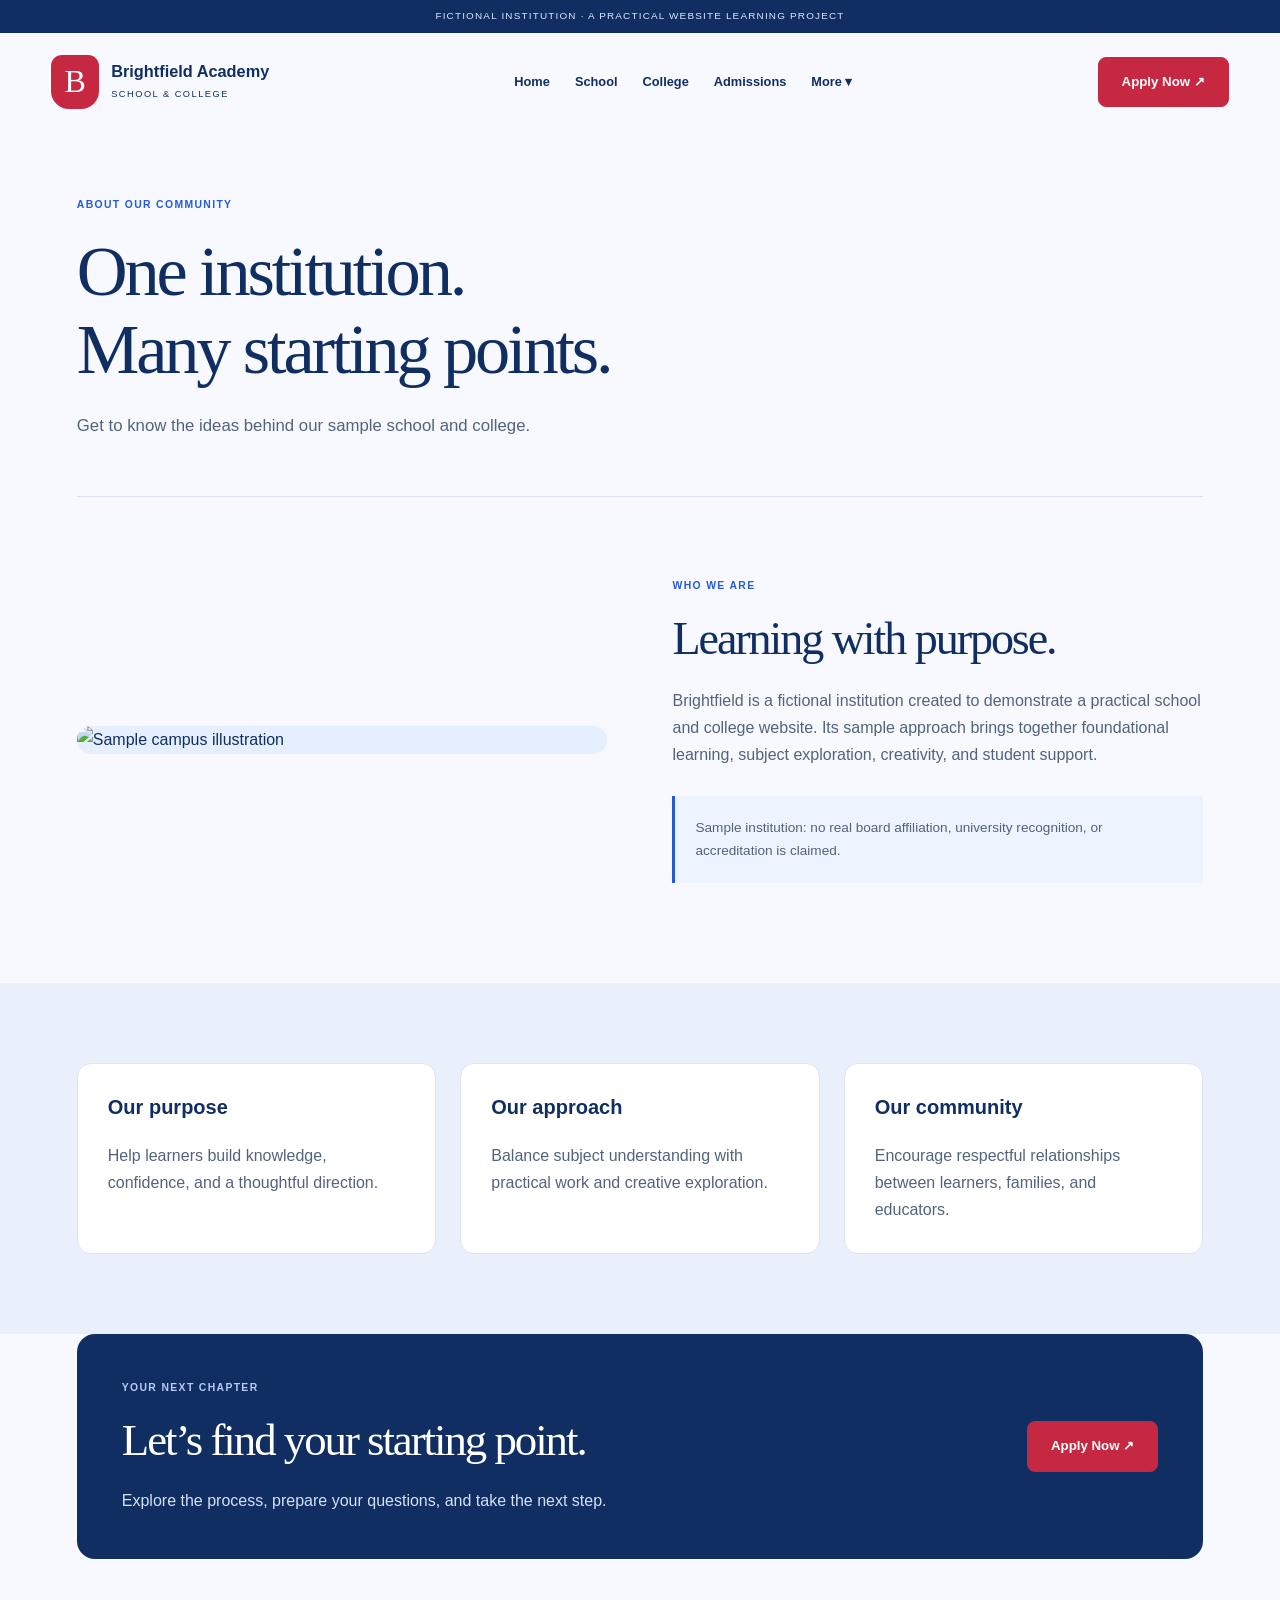
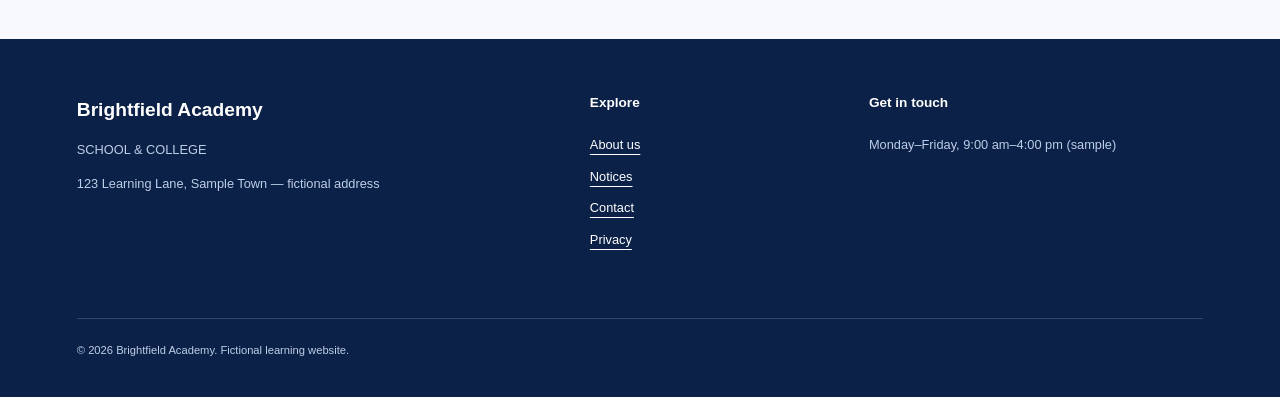
==== about.html @ e0f7668a "Add institution website" ====
<!doctype html>
<html lang="en"><head><meta charset="utf-8"><meta name="viewport" content="width=device-width, initial-scale=1, viewport-fit=cover"><meta name="description" content="About — a sample school and college website."><title>About | Brightfield Academy</title><link rel="stylesheet" href="site.css"><script src="site-config.js" defer></script><script src="site.js" defer></script></head>
<body data-title="About"><a class="skip" href="#main">Skip to content</a><div class="demo-banner" data-demo>FICTIONAL INSTITUTION · A PRACTICAL WEBSITE LEARNING PROJECT</div><header id="site-header" class="site-header"></header><noscript><div class="info-note">Enable JavaScript to load institution details and navigation. <a href="index.html">Home</a> · <a href="school.html">School</a> · <a href="college.html">College</a> · <a href="admissions.html">Admissions</a> · <a href="contact.html">Contact</a></div></noscript><main id="main"><section class="page-hero wrap"><p class="eyebrow">ABOUT OUR COMMUNITY</p><h1>One institution.<br> Many starting points.</h1><p class="lead">Get to know the ideas behind our sample school and college.</p></section><section class="section wrap split"><img class="rounded-image" src="assets/campus.svg" alt="Sample campus illustration"><div><p class="eyebrow">WHO WE ARE</p><h2>Learning with purpose.</h2><p data-text="aboutText"></p><p class="info-note" data-text="affiliationText"></p></div></section><section class="tinted"><div class="section wrap"><div class="grid three"><article class="card"><h3>Our purpose</h3><p>Help learners build knowledge, confidence, and a thoughtful direction.</p></article><article class="card"><h3>Our approach</h3><p>Balance subject understanding with practical work and creative exploration.</p></article><article class="card"><h3>Our community</h3><p>Encourage respectful relationships between learners, families, and educators.</p></article></div></div></section><section class="cta wrap"><div><p class="eyebrow">YOUR NEXT CHAPTER</p><h2>Let’s find your starting point.</h2><p>Explore the process, prepare your questions, and take the next step.</p></div><a href="apply.html" class="button">Apply Now ↗</a></section></main><footer id="site-footer" class="site-footer"></footer><nav id="bottom-nav" class="bottom-nav" aria-label="Mobile navigation"></nav><dialog id="more-menu" aria-labelledby="menu-title"><div class="menu-top"><div><p class="eyebrow">EXPLORE</p><h2 id="menu-title">Find your next step.</h2></div><button type="button" aria-label="Close menu">✕</button></div><nav aria-label="All pages"></nav></dialog></body></html>
---- site.css ----
/* Shared layout for every page. Everyday content belongs in site-config.js. */
:root{--navy:#102e62;--blue:#245bd6;--red:#c62842;--text:#53637d;--paper:#f7f9ff;--line:#dce4f1;--white:#fff}*{box-sizing:border-box}html{scroll-behavior:smooth}body{margin:0;background:var(--paper);font:16px/1.7 Arial,Helvetica,sans-serif;color:var(--navy)}[hidden]{display:none!important}img{max-width:100%;display:block}a{color:inherit;text-underline-offset:5px}button,input{font:inherit}button{cursor:pointer}a,button,summary{outline-offset:5px}p{color:var(--text);margin:0 0 20px}h1,h2,h3{line-height:1.12;margin:0 0 22px}h1,h2{font-family:Georgia,serif;font-weight:400;letter-spacing:-.045em}h1{font-size:clamp(2.5rem,5.5vw,5.1rem);overflow-wrap:break-word}h2{font-size:clamp(2rem,3.6vw,3.3rem)}h3{font-size:1.25rem;line-height:1.3}figure{margin:0}.wrap{width:min(1180px,88%);margin-inline:auto}.demo-banner{background:var(--navy);color:#dce7ff;text-align:center;font-size:.62rem;letter-spacing:.12em;padding:8px 15px}.site-header{width:min(1320px,92%);margin:auto;display:flex;align-items:center;justify-content:space-between;gap:24px;padding:22px 0}.brand{display:flex;align-items:center;gap:12px;text-decoration:none;min-width:0}.brand strong{display:block;font-size:1.02rem;line-height:1.25}.brand small{display:block;font-size:.58rem;letter-spacing:.16em;margin-top:5px}.brand-mark{display:grid;place-items:center;background:var(--red);color:white;border-radius:11px 11px 18px 18px;width:48px;height:54px;flex-shrink:0;font:2rem Georgia,serif;overflow:hidden}.brand-mark img{width:100%;height:100%;object-fit:contain;background:white}.desktop-nav{display:flex;align-items:center;gap:25px}.desktop-nav a,.nav-more{font-size:.8rem;text-decoration:none;font-weight:bold;padding:10px 0}.desktop-nav a[aria-current]{color:var(--red);border-bottom:2px solid var(--red)}.nav-more{background:none;border:0;color:var(--navy)}.button,.secondary-button{min-height:48px;display:inline-flex;align-items:center;justify-content:center;text-align:center;gap:12px;padding:13px 23px;text-decoration:none;border-radius:8px;font-size:.83rem;font-weight:bold;background:var(--red);color:white;border:1px solid var(--red)}.button:hover{background:#a91d35}.secondary-button{color:var(--navy);background:transparent;border-color:#b5c5df}.secondary-button:hover{background:#eaf0ff}.header-apply{white-space:nowrap;flex-shrink:0}.home-hero{display:grid;grid-template-columns:1.15fr 1fr;gap:60px;align-items:center;padding:55px 0 75px}.home-hero>*{min-width:0}.eyebrow{font-size:.65rem;font-weight:bold;letter-spacing:.13em;color:var(--blue);margin-bottom:18px}.pill{display:inline-block;padding:7px 11px;background:#ffeaf0;color:var(--red);border-radius:5px}.lead{font-size:1.05rem;max-width:620px;line-height:1.8}.actions{display:flex;flex-wrap:wrap;gap:14px;margin:28px 0}.hero-foot{font-size:.61rem;letter-spacing:.05em;margin:0}.hero-foot span{margin:0 12px;color:var(--red)}.hero-visual{background:#e6efff;border:8px solid white;border-radius:150px 150px 22px 22px;overflow:hidden;box-shadow:0 20px 70px #102e6210}.hero-visual img{width:100%;height:auto;aspect-ratio:8/7;object-fit:contain}.hero-visual figcaption{display:flex;align-items:center;gap:9px;padding:17px 20px;background:white;font-size:.72rem}.visual-dot{width:7px;height:7px;border-radius:50%;background:var(--red);flex-shrink:0}.value-strip{display:flex;justify-content:center;gap:70px;flex-wrap:wrap;padding:22px 6%;border-block:1px solid var(--line);background:white;font-size:.8rem;font-weight:bold}.section{padding-block:80px}.section-head{display:flex;justify-content:space-between;align-items:end;gap:35px;margin-bottom:30px}.section-head h2{margin-bottom:0}.section-head>p{max-width:350px;font-size:.9rem;margin:0}.grid{display:grid;gap:24px}.grid>*{min-width:0}.two{grid-template-columns:repeat(2,minmax(0,1fr))}.three{grid-template-columns:repeat(3,minmax(0,1fr))}.path-card{padding:40px;border:1px solid var(--line);border-radius:16px;background:#fff}.path-card h3{font:2.7rem/1.1 Georgia,serif;letter-spacing:-.03em}.school-path{background:#fff0f3;border-top:4px solid var(--red)}.school-path .eyebrow{color:var(--red)}.college-path{background:var(--navy);color:white;border-top:4px solid var(--blue)}.college-path p{color:#d3e0fa}.college-path .inline-link{color:white}.college-path .eyebrow{color:#adcbff}.inline-link{font-size:.85rem;font-weight:bold;display:inline-block;padding:10px 0;color:var(--blue)}.tinted{background:#eaf0fb}.card{padding:30px;background:white;border:1px solid var(--line);border-radius:14px}.card p:last-child{margin-bottom:0}.feature-number{display:block;font:2.5rem Georgia,serif;color:var(--red);margin-bottom:24px}.notice-card{padding:30px 0;border-top:2px solid var(--blue)}.notice-card h3{font:1.6rem Georgia,serif}.notice-card p{font-size:.9rem}.notice-card .eyebrow{font-size:.63rem;color:var(--red)}.cta{display:flex;align-items:center;justify-content:space-between;gap:35px;margin-bottom:80px;border-radius:18px;background:var(--navy);color:white;padding:45px}.cta h2{font-size:clamp(2rem,3.5vw,3rem)}.cta p{color:#d5e1f7}.cta .eyebrow{color:#b5cbf8}.cta p:last-child{margin:0}.cta .button{flex-shrink:0}.site-footer{background:#0b2147;color:white;padding:55px max(6%,calc((100% - 1180px)/2)) 25px;display:grid;grid-template-columns:1.4fr .7fr 1fr;gap:45px;font-size:.8rem}.site-footer strong{font-size:1.2rem}.site-footer p{color:#bfcee9;margin:12px 0;overflow-wrap:anywhere}.site-footer h3{font-size:.85rem}.site-footer a{display:block;width:fit-content;max-width:100%;overflow-wrap:anywhere;margin-bottom:10px}.copyright{grid-column:1/-1;border-top:1px solid #34476b;padding-top:22px;font-size:.7rem}.page-hero{padding:65px 0 55px;border-bottom:1px solid var(--line)}.page-hero h1{max-width:900px}.page-hero .lead{margin:0}.split{display:grid;grid-template-columns:repeat(2,minmax(0,1fr));align-items:center;gap:65px}.rounded-image{width:100%;border-radius:20px;background:#e6efff}.small{font-size:.8rem}.info-note{padding:20px;border-left:3px solid var(--blue);background:#edf3ff;font-size:.85rem;margin-top:28px}.course{border-top:3px solid var(--blue);display:flex;flex-direction:column}.course .inline-link{margin-top:auto}.gallery-card{background:white;border:1px solid var(--line);border-radius:14px;overflow:hidden}.gallery-card img{width:100%;aspect-ratio:4/3;object-fit:cover}.gallery-card figcaption{padding:16px 20px;font-size:.85rem}.steps{padding:0;list-style:none;display:grid;grid-template-columns:repeat(4,minmax(0,1fr));gap:25px;counter-reset:step}.steps li{counter-increment:step;border-top:2px solid var(--blue);padding-top:22px}.steps li:before{content:'0' counter(step);display:block;font:2rem Georgia,serif;color:var(--red);margin-bottom:20px}.steps p{font-size:.9rem}.check-list{padding-left:20px}.check-list li{padding:8px 0;color:var(--text)}.check-list li::marker{color:var(--red)}.narrow{max-width:800px}details{border-bottom:1px solid var(--line);padding:20px 0}summary{cursor:pointer;font-weight:bold;min-height:30px}details p{margin-top:16px;font-size:.9rem}.application-layout{display:grid;grid-template-columns:1.1fr 1fr;align-items:start;gap:60px}.application-panel{padding:35px;border:1px solid var(--line);border-radius:16px;background:white;border-top:4px solid var(--red)}.status-tag{display:inline-block;font-size:.62rem;color:#a31f35;background:#ffeaf0;padding:5px 10px;border-radius:5px;margin-bottom:20px;letter-spacing:.08em;font-weight:bold}.contact-list article{padding:22px 0;border-bottom:1px solid var(--line)}.contact-list a{display:block;width:fit-content;overflow-wrap:anywhere}.contact-list .eyebrow{margin-bottom:8px}.contact-help h2{font-size:2.5rem}.contact-help .small{margin-top:24px}.prose h2{font-size:1.8rem;margin-top:35px}.prose h2:first-child{margin-top:0}.bottom-nav{display:none}.skip{position:absolute;top:-100px;left:15px;background:white;z-index:50;padding:12px}.skip:focus{top:12px}.locked{overflow:hidden}dialog{border:0;padding:30px;border-radius:22px;color:var(--navy);width:min(540px,calc(100% - 32px));max-height:85dvh;box-shadow:0 25px 90px #061c4a45}dialog::backdrop{background:#061c4a99;backdrop-filter:blur(4px)}.menu-top{display:flex;justify-content:space-between;align-items:start;gap:20px}.menu-top h2{font-size:1.8rem}.menu-top .eyebrow{margin-bottom:10px}.menu-top button{width:44px;height:44px;border:0;border-radius:50%;background:#edf2fc;color:var(--navy);flex-shrink:0}dialog nav{display:grid}dialog nav a{display:flex;align-items:center;gap:18px;padding:14px 5px;min-height:51px;text-decoration:none;border-top:1px solid var(--line);font-size:.9rem}dialog nav [aria-current]{color:var(--red);font-weight:bold}.menu-number{font-size:.7rem;color:var(--red)}.menu-arrow{margin-left:auto;color:var(--blue)}
@media(max-width:1100px){.desktop-nav{gap:17px}.site-header{gap:16px}.brand strong{font-size:.9rem}.home-hero{gap:32px}.hero-visual{border-radius:100px 100px 18px 18px}.three{grid-template-columns:repeat(2,minmax(0,1fr))}.steps{grid-template-columns:repeat(2,minmax(0,1fr))}}
@media(max-width:900px){body{padding-bottom:calc(76px + env(safe-area-inset-bottom))}.desktop-nav{display:none}.site-header{width:88%;padding-block:17px}.header-apply{min-height:44px;padding:10px 14px;font-size:.75rem}.home-hero{grid-template-columns:1fr;padding:35px 0 45px;gap:30px}.hero-copy{max-width:650px}.home-hero h1{font-size:clamp(2.6rem,7.8vw,4.3rem);max-width:650px}.hero-visual{width:100%;max-width:650px;border-radius:70px 70px 18px 18px}.hero-visual img{aspect-ratio:8/5;object-fit:contain}.value-strip{justify-content:flex-start;gap:12px 28px;font-size:.7rem}.section{padding-block:55px}.split,.application-layout{grid-template-columns:1fr;gap:30px}.section-head{align-items:start}.cta{padding:32px;margin-bottom:55px}.site-footer{gap:25px;grid-template-columns:1fr 1fr}.site-footer>div:first-child{grid-column:1/-1}.page-hero{padding:40px 0}.page-hero h1{font-size:clamp(2.5rem,7.5vw,4rem)}.bottom-nav{position:fixed;bottom:0;left:0;right:0;z-index:30;display:grid;grid-template-columns:repeat(5,minmax(0,1fr));gap:0;background:#fffffffa;backdrop-filter:blur(12px);border-top:1px solid var(--line);box-shadow:0 -5px 30px #102e6210;padding:7px 8px calc(7px + env(safe-area-inset-bottom))}.bottom-nav a,.bottom-nav button{display:flex;flex-direction:column;align-items:center;justify-content:center;gap:2px;min-height:53px;min-width:0;padding:4px 0;background:none;border:0;color:var(--text);text-decoration:none;font-size:.6rem;font-weight:bold;border-radius:10px;line-height:1.5}.bottom-nav .nav-icon{font-size:1.4rem;line-height:1.2}.bottom-nav [aria-current],.bottom-nav button[aria-expanded=true]{color:var(--red);background:#fff0f3}dialog{margin:auto 0 0;width:100%;max-width:none;border-radius:22px 22px 0 0;padding:25px 6% calc(25px + env(safe-area-inset-bottom));max-height:85dvh}}
@media(max-width:560px){.wrap{width:88%}.brand{gap:8px}.brand strong{font-size:.8rem;max-width:145px}.brand small{font-size:.48rem;letter-spacing:.1em}.brand-mark{width:36px;height:42px;font-size:1.6rem}.site-header{gap:10px}.header-apply{padding:9px 11px;font-size:.68rem}.demo-banner{font-size:.52rem;letter-spacing:.06em}.home-hero h1{font-size:clamp(2.1rem,9.5vw,3.1rem);line-height:1.08}.lead{font-size:.95rem}.pill{font-size:.53rem;letter-spacing:.08em}.actions{flex-direction:column}.actions a{width:100%}.hero-foot{font-size:.55rem;line-height:1.8}.hero-foot span{margin-inline:6px}.hero-visual{border-width:5px;border-radius:55px 55px 16px 16px}.hero-visual img{aspect-ratio:8/5.6}.hero-visual figcaption{font-size:.63rem;padding:13px}.two,.three{grid-template-columns:1fr}.section-head{display:block}.section-head>p,.section-head>.inline-link{margin-top:16px}.path-card{padding:27px}.path-card h3{font-size:2.2rem}.card{padding:25px}.cta{display:block;padding:28px}.cta .button{width:100%;margin-top:24px}.cta h2{font-size:2rem}.site-footer{grid-template-columns:1fr}.site-footer>div:first-child{grid-column:auto}.copyright{grid-column:auto}.page-hero h1{font-size:clamp(2.15rem,9vw,3rem)}.page-hero h1 br{display:none}.page-hero h1 br:after{content:' '}.steps{grid-template-columns:1fr;gap:20px}.steps li{padding:18px 0}.steps li:before{margin-bottom:12px}.application-panel{padding:25px}.contact-help h2{font-size:2rem}h2{font-size:2.15rem}}
@media(prefers-reduced-motion:reduce){html{scroll-behavior:auto}}
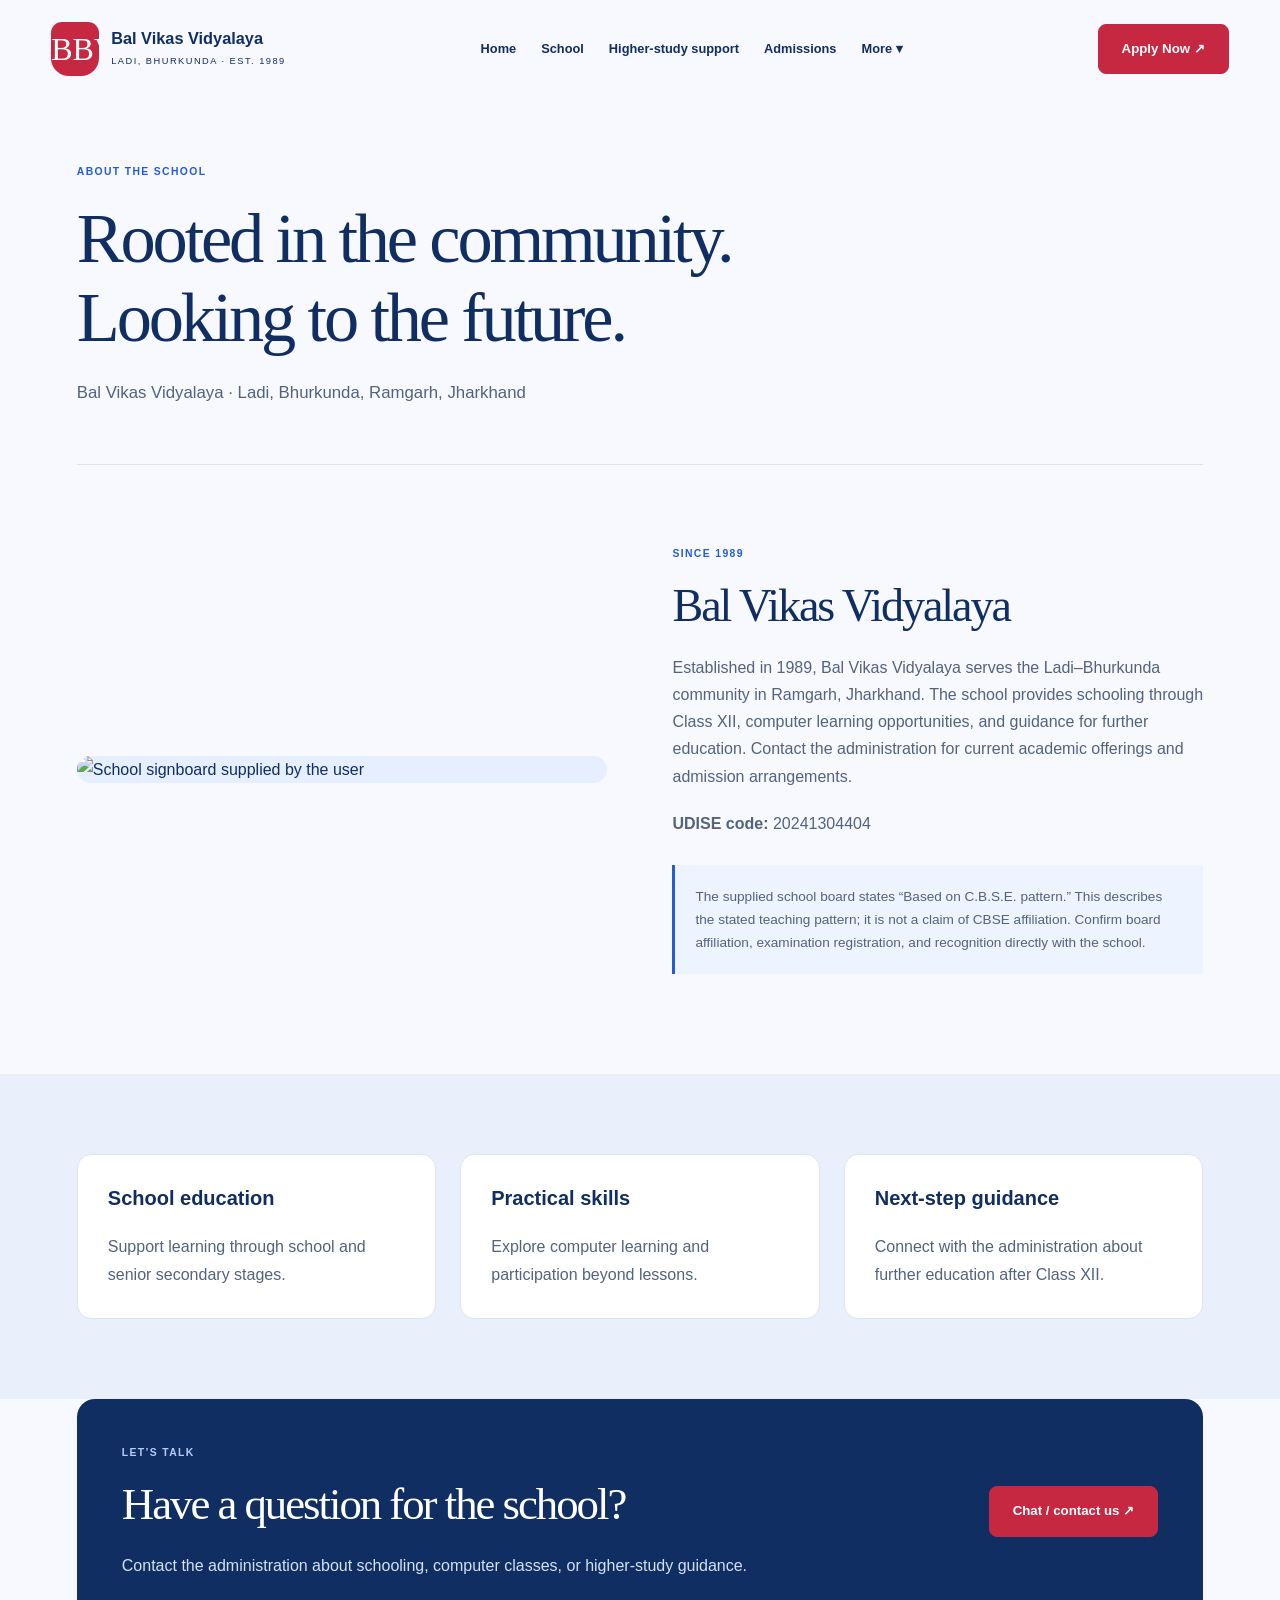
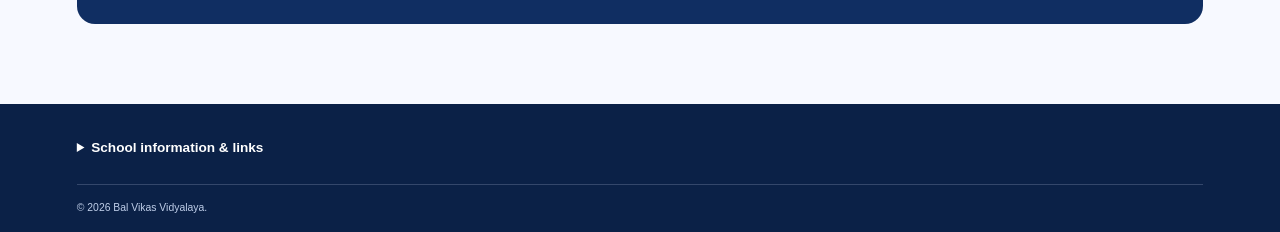
==== commit fc44c93d: "v1" ====
--- a/about.html
+++ b/about.html
@@ -1,3 +1,3 @@
 <!doctype html>
-<html lang="en"><head><meta charset="utf-8"><meta name="viewport" content="width=device-width, initial-scale=1, viewport-fit=cover"><meta name="description" content="About — a sample school and college website."><title>About | Brightfield Academy</title><link rel="stylesheet" href="site.css"><script src="site-config.js" defer></script><script src="site.js" defer></script></head>
-<body data-title="About"><a class="skip" href="#main">Skip to content</a><div class="demo-banner" data-demo>FICTIONAL INSTITUTION · A PRACTICAL WEBSITE LEARNING PROJECT</div><header id="site-header" class="site-header"></header><noscript><div class="info-note">Enable JavaScript to load institution details and navigation. <a href="index.html">Home</a> · <a href="school.html">School</a> · <a href="college.html">College</a> · <a href="admissions.html">Admissions</a> · <a href="contact.html">Contact</a></div></noscript><main id="main"><section class="page-hero wrap"><p class="eyebrow">ABOUT OUR COMMUNITY</p><h1>One institution.<br> Many starting points.</h1><p class="lead">Get to know the ideas behind our sample school and college.</p></section><section class="section wrap split"><img class="rounded-image" src="assets/campus.svg" alt="Sample campus illustration"><div><p class="eyebrow">WHO WE ARE</p><h2>Learning with purpose.</h2><p data-text="aboutText"></p><p class="info-note" data-text="affiliationText"></p></div></section><section class="tinted"><div class="section wrap"><div class="grid three"><article class="card"><h3>Our purpose</h3><p>Help learners build knowledge, confidence, and a thoughtful direction.</p></article><article class="card"><h3>Our approach</h3><p>Balance subject understanding with practical work and creative exploration.</p></article><article class="card"><h3>Our community</h3><p>Encourage respectful relationships between learners, families, and educators.</p></article></div></div></section><section class="cta wrap"><div><p class="eyebrow">YOUR NEXT CHAPTER</p><h2>Let’s find your starting point.</h2><p>Explore the process, prepare your questions, and take the next step.</p></div><a href="apply.html" class="button">Apply Now ↗</a></section></main><footer id="site-footer" class="site-footer"></footer><nav id="bottom-nav" class="bottom-nav" aria-label="Mobile navigation"></nav><dialog id="more-menu" aria-labelledby="menu-title"><div class="menu-top"><div><p class="eyebrow">EXPLORE</p><h2 id="menu-title">Find your next step.</h2></div><button type="button" aria-label="Close menu">✕</button></div><nav aria-label="All pages"></nav></dialog></body></html>+<html lang="en"><head><meta charset="utf-8"><meta name="viewport" content="width=device-width, initial-scale=1, viewport-fit=cover"><meta name="description" content="About — Bal Vikas Vidyalaya, Ladi, Bhurkunda, established 1989."><title>About | Bal Vikas Vidyalaya</title><link rel="stylesheet" href="site.css"><script src="site-config.js" defer></script><script src="site.js" defer></script></head>
+<body data-title="About"><a class="skip" href="#main">Skip to content</a><div class="demo-banner" data-demo>BAL VIKAS VIDYALAYA · LADI, BHURKUNDA</div><header id="site-header" class="site-header"></header><noscript><div class="info-note">Enable JavaScript to load institution details and navigation. <a href="index.html">Home</a> · <a href="school.html">School</a> · <a href="college.html">Higher-study support</a> · <a href="admissions.html">Admissions</a> · <a href="contact.html">Contact</a></div></noscript><main id="main"><section class="page-hero wrap"><p class="eyebrow">ABOUT THE SCHOOL</p><h1>Rooted in the community.<br> Looking to the future.</h1><p class="lead">Bal Vikas Vidyalaya · Ladi, Bhurkunda, Ramgarh, Jharkhand</p></section><section class="section wrap split"><img class="rounded-image" src="assets/school-board.png" alt="School signboard supplied by the user"><div><p class="eyebrow">SINCE <span data-text="established"></span></p><h2 data-text="name"></h2><p data-text="aboutText"></p><p><strong>UDISE code:</strong> <span data-text="udise"></span></p><p class="info-note" data-text="affiliationText"></p></div></section><section class="tinted"><div class="section wrap"><div class="grid three mobile-rail"><article class="card"><h3>School education</h3><p>Support learning through school and senior secondary stages.</p></article><article class="card"><h3>Practical skills</h3><p>Explore computer learning and participation beyond lessons.</p></article><article class="card"><h3>Next-step guidance</h3><p>Connect with the administration about further education after Class XII.</p></article></div></div></section><section class="cta wrap"><div><p class="eyebrow">LET’S TALK</p><h2>Have a question for the school?</h2><p>Contact the administration about schooling, computer classes, or higher-study guidance.</p></div><a class="button" href="chat.html">Chat / contact us ↗</a></section></main><footer id="site-footer" class="site-footer"></footer><nav id="bottom-nav" class="bottom-nav" aria-label="Mobile navigation"></nav><dialog id="more-menu" aria-labelledby="menu-title"><div class="menu-top"><div><p class="eyebrow">EXPLORE</p><h2 id="menu-title">Find your next step.</h2></div><button type="button" aria-label="Close menu">✕</button></div><nav aria-label="All pages"></nav></dialog></body></html>
--- a/site.css
+++ b/site.css
@@ -4,3 +4,12 @@
 @media(max-width:900px){body{padding-bottom:calc(76px + env(safe-area-inset-bottom))}.desktop-nav{display:none}.site-header{width:88%;padding-block:17px}.header-apply{min-height:44px;padding:10px 14px;font-size:.75rem}.home-hero{grid-template-columns:1fr;padding:35px 0 45px;gap:30px}.hero-copy{max-width:650px}.home-hero h1{font-size:clamp(2.6rem,7.8vw,4.3rem);max-width:650px}.hero-visual{width:100%;max-width:650px;border-radius:70px 70px 18px 18px}.hero-visual img{aspect-ratio:8/5;object-fit:contain}.value-strip{justify-content:flex-start;gap:12px 28px;font-size:.7rem}.section{padding-block:55px}.split,.application-layout{grid-template-columns:1fr;gap:30px}.section-head{align-items:start}.cta{padding:32px;margin-bottom:55px}.site-footer{gap:25px;grid-template-columns:1fr 1fr}.site-footer>div:first-child{grid-column:1/-1}.page-hero{padding:40px 0}.page-hero h1{font-size:clamp(2.5rem,7.5vw,4rem)}.bottom-nav{position:fixed;bottom:0;left:0;right:0;z-index:30;display:grid;grid-template-columns:repeat(5,minmax(0,1fr));gap:0;background:#fffffffa;backdrop-filter:blur(12px);border-top:1px solid var(--line);box-shadow:0 -5px 30px #102e6210;padding:7px 8px calc(7px + env(safe-area-inset-bottom))}.bottom-nav a,.bottom-nav button{display:flex;flex-direction:column;align-items:center;justify-content:center;gap:2px;min-height:53px;min-width:0;padding:4px 0;background:none;border:0;color:var(--text);text-decoration:none;font-size:.6rem;font-weight:bold;border-radius:10px;line-height:1.5}.bottom-nav .nav-icon{font-size:1.4rem;line-height:1.2}.bottom-nav [aria-current],.bottom-nav button[aria-expanded=true]{color:var(--red);background:#fff0f3}dialog{margin:auto 0 0;width:100%;max-width:none;border-radius:22px 22px 0 0;padding:25px 6% calc(25px + env(safe-area-inset-bottom));max-height:85dvh}}
 @media(max-width:560px){.wrap{width:88%}.brand{gap:8px}.brand strong{font-size:.8rem;max-width:145px}.brand small{font-size:.48rem;letter-spacing:.1em}.brand-mark{width:36px;height:42px;font-size:1.6rem}.site-header{gap:10px}.header-apply{padding:9px 11px;font-size:.68rem}.demo-banner{font-size:.52rem;letter-spacing:.06em}.home-hero h1{font-size:clamp(2.1rem,9.5vw,3.1rem);line-height:1.08}.lead{font-size:.95rem}.pill{font-size:.53rem;letter-spacing:.08em}.actions{flex-direction:column}.actions a{width:100%}.hero-foot{font-size:.55rem;line-height:1.8}.hero-foot span{margin-inline:6px}.hero-visual{border-width:5px;border-radius:55px 55px 16px 16px}.hero-visual img{aspect-ratio:8/5.6}.hero-visual figcaption{font-size:.63rem;padding:13px}.two,.three{grid-template-columns:1fr}.section-head{display:block}.section-head>p,.section-head>.inline-link{margin-top:16px}.path-card{padding:27px}.path-card h3{font-size:2.2rem}.card{padding:25px}.cta{display:block;padding:28px}.cta .button{width:100%;margin-top:24px}.cta h2{font-size:2rem}.site-footer{grid-template-columns:1fr}.site-footer>div:first-child{grid-column:auto}.copyright{grid-column:auto}.page-hero h1{font-size:clamp(2.15rem,9vw,3rem)}.page-hero h1 br{display:none}.page-hero h1 br:after{content:' '}.steps{grid-template-columns:1fr;gap:20px}.steps li{padding:18px 0}.steps li:before{margin-bottom:12px}.application-panel{padding:25px}.contact-help h2{font-size:2rem}h2{font-size:2.15rem}}
 @media(prefers-reduced-motion:reduce){html{scroll-behavior:auto}}
+/* School services and compact mobile presentation */
+.hero-visual{border-radius:22px}.hero-visual img{aspect-ratio:2/1;object-fit:contain;background:#edf3ff}.hero-visual figcaption{font-size:.72rem}
+.school-stats{display:grid;grid-template-columns:repeat(4,minmax(0,1fr));gap:15px;margin-bottom:18px}.school-stats article{padding:24px;background:white;border:1px solid var(--line);border-radius:12px}.school-stats strong{font:1.7rem Georgia,serif;display:block;line-height:1.2;margin-bottom:10px}.school-stats span{font-size:.75rem;color:var(--text)}
+.filters{display:flex;gap:10px;flex-wrap:wrap;margin-bottom:18px}.filters button{background:white;border:1px solid var(--line);color:var(--navy);padding:10px 17px;min-height:44px;border-radius:9px}.filters button[aria-pressed=true]{background:var(--blue);color:white}.gallery-card figcaption p{font-size:.58rem;margin-bottom:8px}.gallery-card .inline-link{display:block}.gallery-card img{object-fit:contain;background:#e6efff}
+.site-footer{display:block;padding:24px max(6%,calc((100% - 1180px)/2)) 16px}.footer-details{margin:0;padding:0;border:0}.footer-details>summary{font-size:.85rem;min-height:44px;display:list-item;padding:8px 0;color:white}.footer-grid{display:grid;grid-template-columns:1.4fr .7fr 1fr;gap:30px;padding-top:22px}.site-footer .copyright{padding-top:14px;margin:12px 0 0;font-size:.65rem}.site-footer .footer-grid p{font-size:.75rem}
+#more-menu{padding:0;overflow:hidden}#more-menu[open]{display:flex;flex-direction:column;max-height:85dvh}.menu-top{padding:24px 26px 12px;flex-shrink:0;border-bottom:1px solid var(--line);background:white}.menu-top h2{margin-bottom:12px}.menu-top button{position:relative;z-index:2}.menu-top .eyebrow{margin-bottom:8px}#more-menu nav{overflow-y:auto;overscroll-behavior:contain;padding:0 26px max(22px,env(safe-area-inset-bottom));min-height:0}#more-menu nav a{flex-shrink:0}
+@media(max-width:1100px){.desktop-nav{gap:12px}.desktop-nav a,.nav-more{font-size:.73rem}}
+@media(max-width:900px){.home-hero{gap:25px}.hero-visual{border-radius:15px}.hero-visual img{aspect-ratio:2/1}.footer-grid{grid-template-columns:1fr 1fr;gap:18px}.footer-grid>div:first-child{grid-column:1/-1}.mobile-rail{display:grid;grid-auto-flow:column;grid-template-columns:none;grid-auto-columns:minmax(0,80%);gap:16px;overflow-x:auto;scroll-snap-type:x mandatory;overscroll-behavior-x:contain;padding:3px 0 16px;scroll-padding-inline:0}.mobile-rail>*{scroll-snap-align:start;min-width:0}.mobile-rail .path-card{padding:26px}.mobile-rail .path-card h3{font-size:2rem}.school-stats{grid-template-columns:repeat(2,minmax(0,1fr))}.section{padding-block:42px}.site-footer{padding-top:18px}#more-menu{padding:0}#more-menu nav{padding-bottom:calc(20px + env(safe-area-inset-bottom))}}
+@media(max-width:560px){.school-stats article{padding:18px}.school-stats strong{font-size:1.35rem}.school-stats span{font-size:.7rem}.school-stats{gap:10px}.footer-grid{grid-template-columns:repeat(2,minmax(0,1fr));gap:18px}.footer-grid>div:first-child{grid-column:1/-1}.site-footer strong{font-size:1rem}.site-footer .copyright{font-size:.6rem}.site-footer h3{font-size:.75rem}.site-footer a{font-size:.73rem}.home-hero h1{font-size:clamp(2rem,8.8vw,2.9rem)}.brand strong{max-width:160px}.mobile-rail{grid-auto-columns:86%}.cta{padding:26px}.cta .button{min-height:46px}.menu-top{padding:20px 6% 10px}.menu-top h2{font-size:1.55rem}#more-menu nav{padding-inline:6%}}
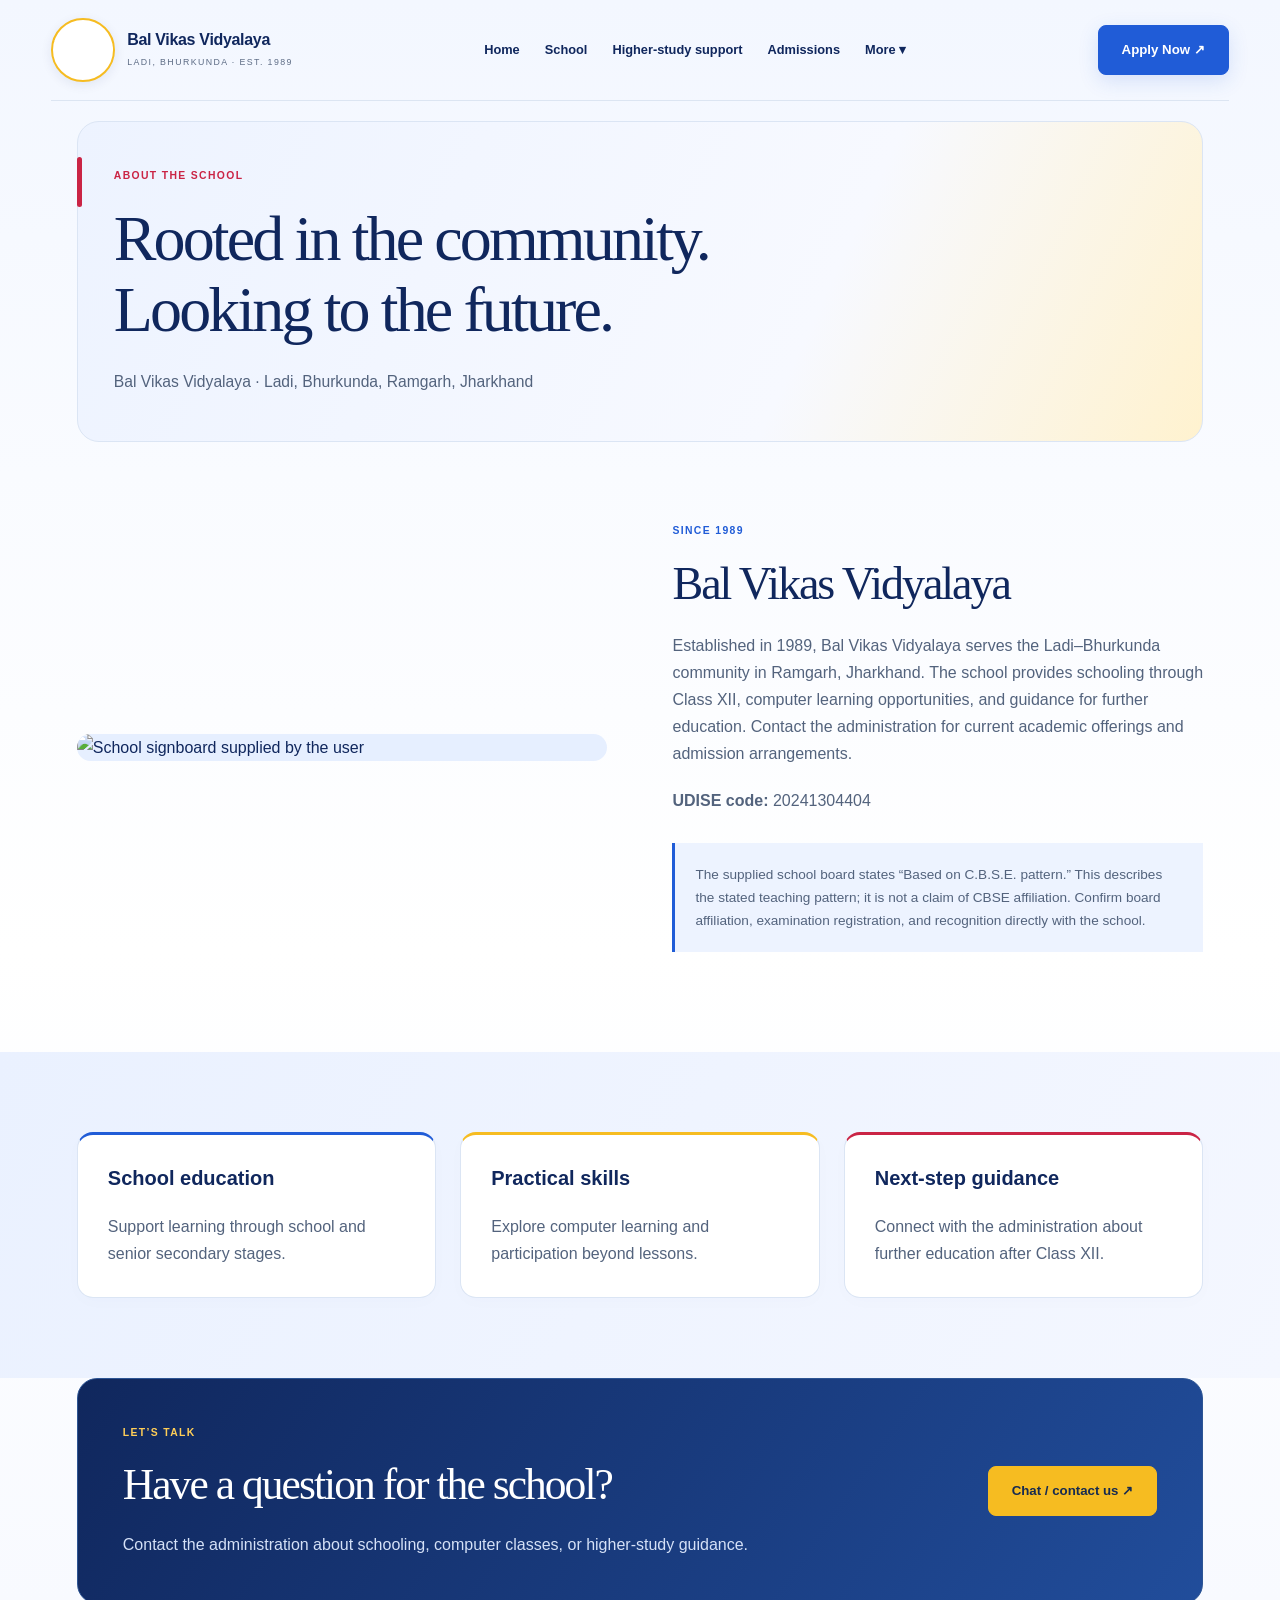
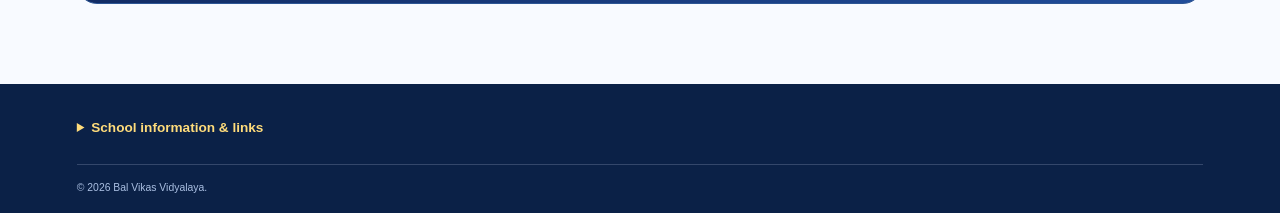
==== commit a7d3a52d: "v2" ====
--- a/about.html
+++ b/about.html
@@ -1,3 +1,3 @@
 <!doctype html>
-<html lang="en"><head><meta charset="utf-8"><meta name="viewport" content="width=device-width, initial-scale=1, viewport-fit=cover"><meta name="description" content="About — Bal Vikas Vidyalaya, Ladi, Bhurkunda, established 1989."><title>About | Bal Vikas Vidyalaya</title><link rel="stylesheet" href="site.css"><script src="site-config.js" defer></script><script src="site.js" defer></script></head>
+<html lang="en"><head><meta name="theme-color" content="#102e62"><meta charset="utf-8"><link rel="icon" href="assets/school-emblem.png"><meta name="viewport" content="width=device-width, initial-scale=1, viewport-fit=cover"><meta name="description" content="About — Bal Vikas Vidyalaya, Ladi, Bhurkunda, established 1989."><title>About | Bal Vikas Vidyalaya</title><link rel="stylesheet" href="site.css?v=20261023b"><script src="site-config.js?v=20261023b" defer></script><script src="site.js?v=20261023b" defer></script></head>
 <body data-title="About"><a class="skip" href="#main">Skip to content</a><div class="demo-banner" data-demo>BAL VIKAS VIDYALAYA · LADI, BHURKUNDA</div><header id="site-header" class="site-header"></header><noscript><div class="info-note">Enable JavaScript to load institution details and navigation. <a href="index.html">Home</a> · <a href="school.html">School</a> · <a href="college.html">Higher-study support</a> · <a href="admissions.html">Admissions</a> · <a href="contact.html">Contact</a></div></noscript><main id="main"><section class="page-hero wrap"><p class="eyebrow">ABOUT THE SCHOOL</p><h1>Rooted in the community.<br> Looking to the future.</h1><p class="lead">Bal Vikas Vidyalaya · Ladi, Bhurkunda, Ramgarh, Jharkhand</p></section><section class="section wrap split"><img class="rounded-image" src="assets/school-board.png" alt="School signboard supplied by the user"><div><p class="eyebrow">SINCE <span data-text="established"></span></p><h2 data-text="name"></h2><p data-text="aboutText"></p><p><strong>UDISE code:</strong> <span data-text="udise"></span></p><p class="info-note" data-text="affiliationText"></p></div></section><section class="tinted"><div class="section wrap"><div class="grid three mobile-rail"><article class="card"><h3>School education</h3><p>Support learning through school and senior secondary stages.</p></article><article class="card"><h3>Practical skills</h3><p>Explore computer learning and participation beyond lessons.</p></article><article class="card"><h3>Next-step guidance</h3><p>Connect with the administration about further education after Class XII.</p></article></div></div></section><section class="cta wrap"><div><p class="eyebrow">LET’S TALK</p><h2>Have a question for the school?</h2><p>Contact the administration about schooling, computer classes, or higher-study guidance.</p></div><a class="button" href="chat.html">Chat / contact us ↗</a></section></main><footer id="site-footer" class="site-footer"></footer><nav id="bottom-nav" class="bottom-nav" aria-label="Mobile navigation"></nav><dialog id="more-menu" aria-labelledby="menu-title"><div class="menu-top"><div><p class="eyebrow">EXPLORE</p><h2 id="menu-title">Find your next step.</h2></div><button type="button" aria-label="Close menu">✕</button></div><nav aria-label="All pages"></nav></dialog></body></html>
--- a/site.css
+++ b/site.css
@@ -13,3 +13,22 @@
 @media(max-width:1100px){.desktop-nav{gap:12px}.desktop-nav a,.nav-more{font-size:.73rem}}
 @media(max-width:900px){.home-hero{gap:25px}.hero-visual{border-radius:15px}.hero-visual img{aspect-ratio:2/1}.footer-grid{grid-template-columns:1fr 1fr;gap:18px}.footer-grid>div:first-child{grid-column:1/-1}.mobile-rail{display:grid;grid-auto-flow:column;grid-template-columns:none;grid-auto-columns:minmax(0,80%);gap:16px;overflow-x:auto;scroll-snap-type:x mandatory;overscroll-behavior-x:contain;padding:3px 0 16px;scroll-padding-inline:0}.mobile-rail>*{scroll-snap-align:start;min-width:0}.mobile-rail .path-card{padding:26px}.mobile-rail .path-card h3{font-size:2rem}.school-stats{grid-template-columns:repeat(2,minmax(0,1fr))}.section{padding-block:42px}.site-footer{padding-top:18px}#more-menu{padding:0}#more-menu nav{padding-bottom:calc(20px + env(safe-area-inset-bottom))}}
 @media(max-width:560px){.school-stats article{padding:18px}.school-stats strong{font-size:1.35rem}.school-stats span{font-size:.7rem}.school-stats{gap:10px}.footer-grid{grid-template-columns:repeat(2,minmax(0,1fr));gap:18px}.footer-grid>div:first-child{grid-column:1/-1}.site-footer strong{font-size:1rem}.site-footer .copyright{font-size:.6rem}.site-footer h3{font-size:.75rem}.site-footer a{font-size:.73rem}.home-hero h1{font-size:clamp(2rem,8.8vw,2.9rem)}.brand strong{max-width:160px}.mobile-rail{grid-auto-columns:86%}.cta{padding:26px}.cta .button{min-height:46px}.menu-top{padding:20px 6% 10px}.menu-top h2{font-size:1.55rem}#more-menu nav{padding-inline:6%}}
+/* 2026 school identity: navy, vermilion, golden yellow, and sky blue. */
+:root{--navy:#10275d;--blue:#205cd7;--red:#ca2445;--paper:#f8faff;--gold:#f6bc21;--line:#dbe5f4}
+body{background:linear-gradient(180deg,#f3f7ff 0,#fff 950px,#f8faff 1600px)}
+.site-header{position:relative;padding-block:18px;border-bottom:1px solid #dce5f2}
+.brand-mark{width:64px;height:64px;border-radius:50%;background:white;border:2px solid #f6bc21;box-shadow:0 3px 12px #10275d15}.brand-mark img{object-fit:contain;border-radius:50%}.brand strong{font-size:1rem;letter-spacing:-.02em}.brand small{font-size:.55rem;color:#5d6c85}
+.desktop-nav a{border-radius:0}.desktop-nav a:hover,.nav-more:hover{color:var(--red)}
+.header-apply{background:var(--blue);border-color:var(--blue);box-shadow:0 6px 20px #205cd725}.header-apply:hover{background:#1747aa}
+.home-hero{position:relative;padding:55px 0 60px;gap:65px}.home-hero h1{font-size:clamp(2.7rem,5.4vw,4.8rem);line-height:1.08;max-width:640px}.home-hero .hero-copy{position:relative}.home-hero .pill{border:1px solid #e9c96d;background:#fff6d9;color:#79500d;border-radius:30px;padding:8px 13px;font-size:.6rem;letter-spacing:.09em}.home-hero .lead{font-size:1rem;max-width:540px}.hero-foot{color:#62708a;font-weight:bold;letter-spacing:.07em;line-height:1.9}
+.emblem-hero{position:relative;border-radius:36px;background:linear-gradient(145deg,#dfebff,#eff6ff 60%,#fff0cb);border:1px solid #cdddf6;padding:28px;box-shadow:0 20px 65px #153c7810;overflow:visible;isolation:isolate}.emblem-hero:before{content:'';position:absolute;inset:18px;border:1px dashed #6b8ac638;border-radius:26px;z-index:-1}.emblem-hero img{width:100%;max-width:330px;margin:auto;aspect-ratio:1;object-fit:contain;height:auto;border-radius:50%;box-shadow:0 12px 35px #11295e1c}.emblem-hero figcaption{margin-top:24px;background:var(--navy);color:white;display:flex;flex-direction:column;align-items:center;text-align:center;gap:4px;border-radius:12px;padding:15px 12px}.emblem-hero figcaption strong{font-size:.85rem}.emblem-hero figcaption span{font-size:.65rem;color:#cfdbf7;letter-spacing:.1em}
+.value-strip{background:var(--navy);color:white;border:0;gap:50px;font-size:.73rem;padding:18px 6%;letter-spacing:.03em}.value-strip strong{color:#ffd462;margin-left:6px}
+.quick-links{display:grid;grid-template-columns:repeat(4,minmax(0,1fr));gap:12px;padding-top:32px}.quick-links>a{display:flex;align-items:center;gap:13px;border:1px solid var(--line);background:white;text-decoration:none;border-radius:13px;padding:18px 14px;min-width:0;box-shadow:0 4px 15px #163a7705}.quick-links>a>span{background:#eaf1ff;color:#205cd7;border-radius:11px;display:grid;place-items:center;width:38px;height:42px;flex-shrink:0;font-size:1.5rem}.quick-links>a:nth-child(2)>span{background:#fff3d3;color:#8b6000}.quick-links>a:nth-child(3)>span{background:#ffe9ef;color:#b72040}.quick-links>a:nth-child(4)>span{background:#e7f6f2;color:#16634f}.quick-links strong{display:block;font-size:.78rem;line-height:1.4}.quick-links small{display:block;color:var(--text);font-size:.63rem;margin-top:3px;line-height:1.4}.quick-links a:hover{border-color:#7b9ddc}
+.page-hero{position:relative;background:linear-gradient(115deg,#edf3ff,#f7f9ff 65%,#fff2cf);padding:45px 36px;border:1px solid var(--line);border-radius:22px;margin-top:20px}.page-hero:before{content:'';position:absolute;left:-1px;top:35px;height:50px;width:5px;background:var(--red);border-radius:5px}.page-hero h1{font-size:clamp(2.5rem,5vw,4.3rem);max-width:920px}.page-hero .eyebrow{color:var(--red)}.page-hero .lead{font-size:.98rem}
+.path-card{border:1px solid var(--line);border-top:5px solid var(--gold);background:#fff8e4;box-shadow:0 8px 30px #153c7807}.path-card h3{font-size:2.2rem}.path-card p{font-size:.9rem}.school-path{border-top-color:var(--red);background:#fff0f3}.college-path{background:linear-gradient(140deg,#10275d,#1d4893);border-top-color:#4d89ec}.college-path .eyebrow{color:#fbd470}.card{border-radius:16px;box-shadow:0 4px 18px #153c7804}.card:nth-child(3n+1){border-top:3px solid var(--blue)}.card:nth-child(3n+2){border-top:3px solid var(--gold)}.card:nth-child(3n+3){border-top:3px solid var(--red)}.feature-number{display:inline-grid;place-items:center;width:52px;height:52px;background:#fff0f3;border-radius:13px;font-size:1.6rem}.card:nth-child(3n+2) .feature-number{background:#fff3d4;color:#926100}.card:nth-child(3n+3) .feature-number{background:#e9f0ff;color:#205cd7}.tinted{background:linear-gradient(120deg,#eaf1ff,#f4f7ff)}.notice-card{background:white;border:1px solid var(--line);border-left:4px solid var(--blue);padding:26px;border-radius:12px}.notice-card:nth-child(even){border-left-color:var(--red)}
+.cta{background:linear-gradient(125deg,#10275d,#214d9b);border:1px solid #2d5594;border-radius:20px;position:relative}.cta .button{background:var(--gold);border-color:var(--gold);color:#172b51}.cta .button:hover{background:#ffcf50}.cta .eyebrow{color:#ffce57}.cta h2{font-size:clamp(2rem,3.4vw,2.9rem)}.gallery-card{box-shadow:0 5px 24px #153c7809}.school-stats article:nth-child(1){background:#fff5d9;border-color:#ecd79d}.school-stats article:nth-child(2){background:#edf3ff}.school-stats article:nth-child(3){background:#fff0f3}.school-stats article:nth-child(4){background:#eaf7f3}.school-stats strong{color:var(--navy)}
+.footer-details>summary{color:#ffdc7b}.site-footer{background:#0b2147}.footer-grid a{padding-block:3px}.site-footer .copyright{color:#aabfe2}.bottom-nav{box-shadow:0 -4px 18px #10275d0b}.bottom-nav [aria-current]{background:#eaf1ff;color:#184fbd}.bottom-nav button[aria-expanded=true]{background:#fff2d6;color:#745000}.menu-top{border-top:4px solid var(--gold);border-radius:20px 20px 0 0}.menu-top .eyebrow{color:var(--red)}
+@media(max-width:1100px){.brand strong{font-size:.9rem}.brand-mark{width:54px;height:54px}.home-hero{gap:35px}.quick-links{grid-template-columns:repeat(2,minmax(0,1fr))}.emblem-hero{padding:22px}.emblem-hero img{max-width:280px}}
+@media(max-width:900px){.home-hero{padding:35px 0;gap:28px}.home-hero h1{font-size:clamp(2.6rem,8vw,4rem)}.hero-copy .actions{margin-bottom:18px}.emblem-hero{width:100%;max-width:650px;padding:24px;border-radius:25px;display:grid;grid-template-columns:1fr 1fr;align-items:center;gap:22px}.emblem-hero img{width:100%;max-width:220px;aspect-ratio:1}.emblem-hero figcaption{margin:0;background:none;color:var(--navy);padding:0;align-items:start;text-align:left;gap:10px}.emblem-hero figcaption strong{font:1.6rem/1.15 Georgia,serif}.emblem-hero figcaption span{color:#506587;font-size:.6rem;line-height:1.8}.value-strip{gap:8px 22px;line-height:1.7;font-size:.65rem;padding:15px 6%}.quick-links{gap:12px;padding-top:24px}.quick-links>a{padding:14px}.page-hero{padding:32px 26px;margin-top:14px}.page-hero h1{font-size:clamp(2.3rem,7.2vw,3.4rem)}}
+@media(max-width:560px){.brand-mark{width:45px;height:45px}.brand strong{font-size:.77rem;max-width:155px}.brand small{font-size:.44rem;letter-spacing:.05em}.site-header{padding-block:13px;gap:9px}.header-apply{font-size:.65rem;padding:9px 10px}.home-hero h1{font-size:clamp(2.15rem,9.4vw,3.15rem)}.home-hero .pill{font-size:.48rem;padding:7px 10px;letter-spacing:.06em}.home-hero .lead{font-size:.91rem}.hero-foot{font-size:.52rem}.emblem-hero{padding:20px 16px;gap:18px}.emblem-hero img{max-width:165px}.emblem-hero figcaption strong{font-size:1.35rem}.emblem-hero figcaption span{font-size:.55rem;letter-spacing:.04em}.quick-links{gap:10px}.quick-links>a{gap:9px;padding:12px 9px}.quick-links>a>span{width:30px;height:35px;border-radius:8px;font-size:1.2rem}.quick-links strong{font-size:.68rem}.quick-links small{font-size:.56rem}.page-hero{padding:28px 22px}.page-hero h1{font-size:clamp(2.05rem,8.6vw,2.8rem)}.page-hero .lead{font-size:.9rem}.path-card h3{font-size:2rem}.notice-card{padding:22px}.notice-card h3{font-size:1.4rem}.cta h2{font-size:2rem}.section{padding-block:40px}}
+@media(prefers-reduced-motion:no-preference){.button,.secondary-button,.quick-links a{transition:background .15s,border-color .15s}}
